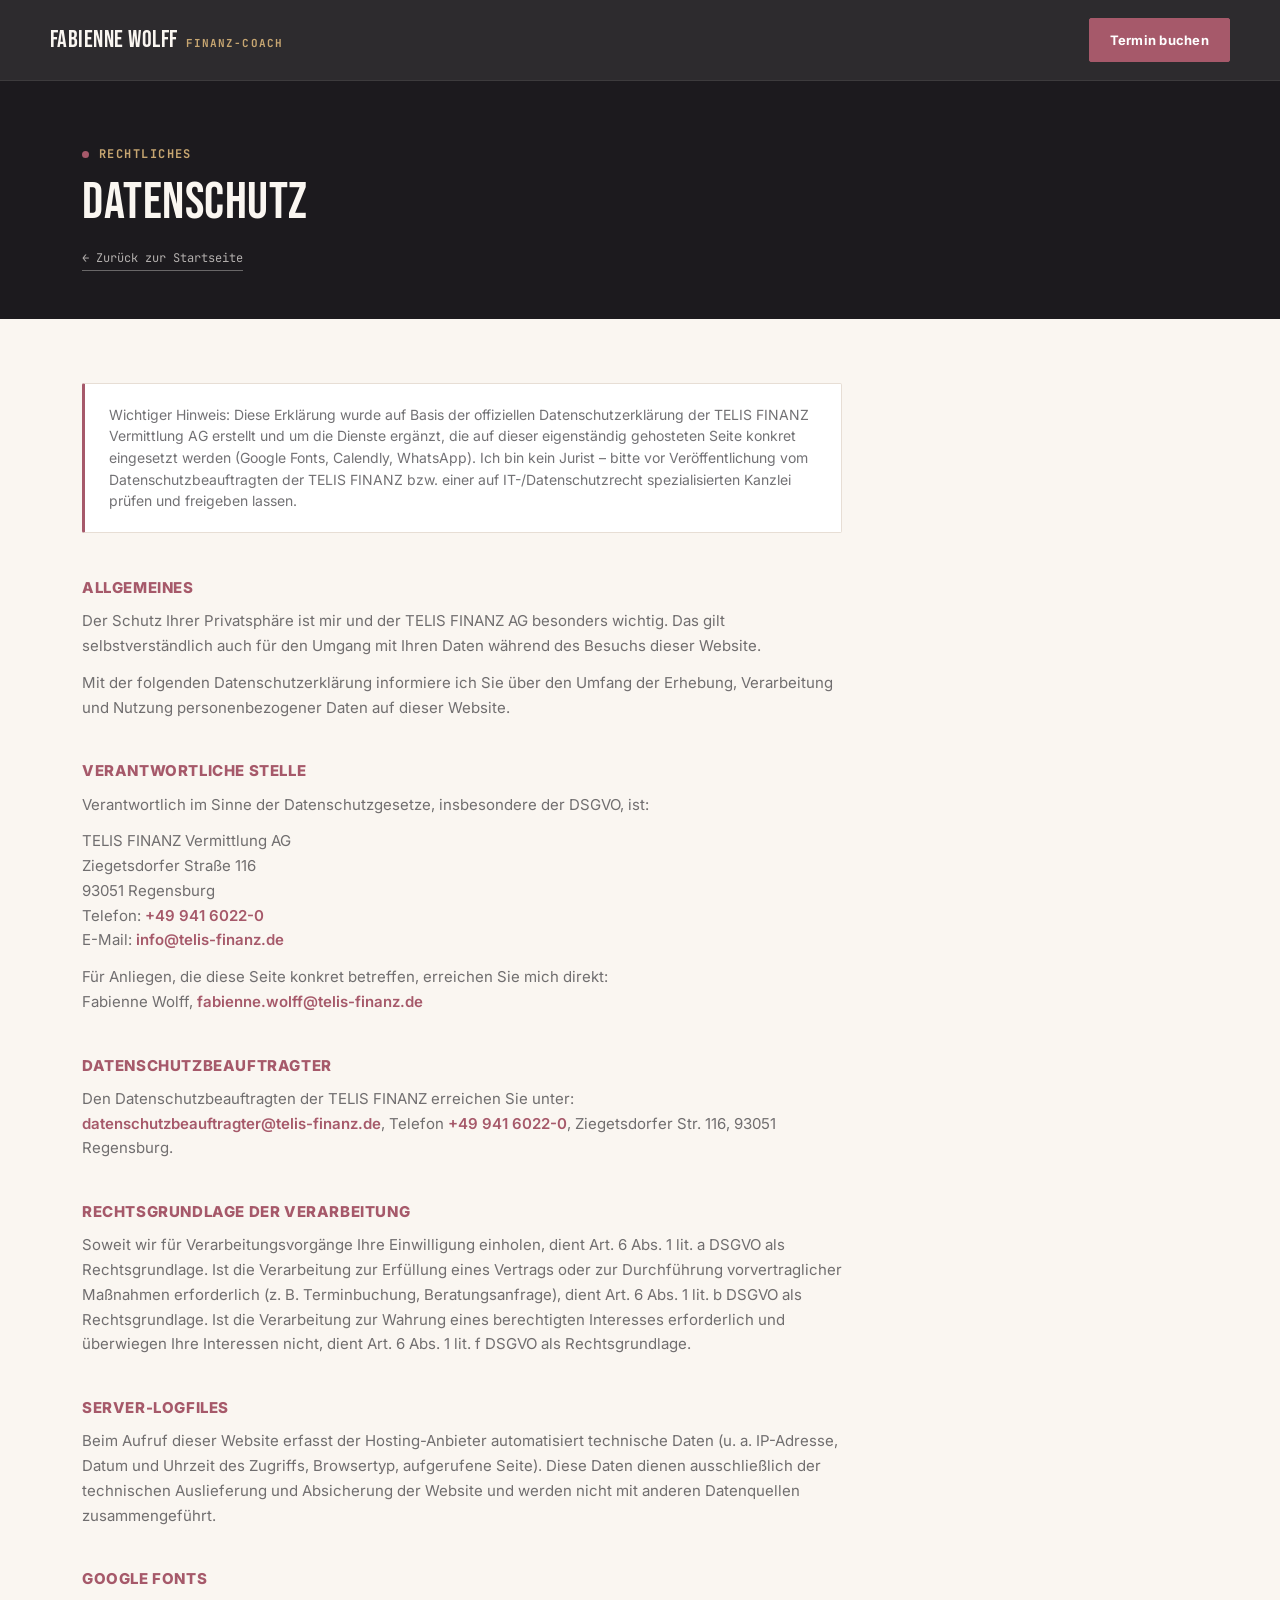
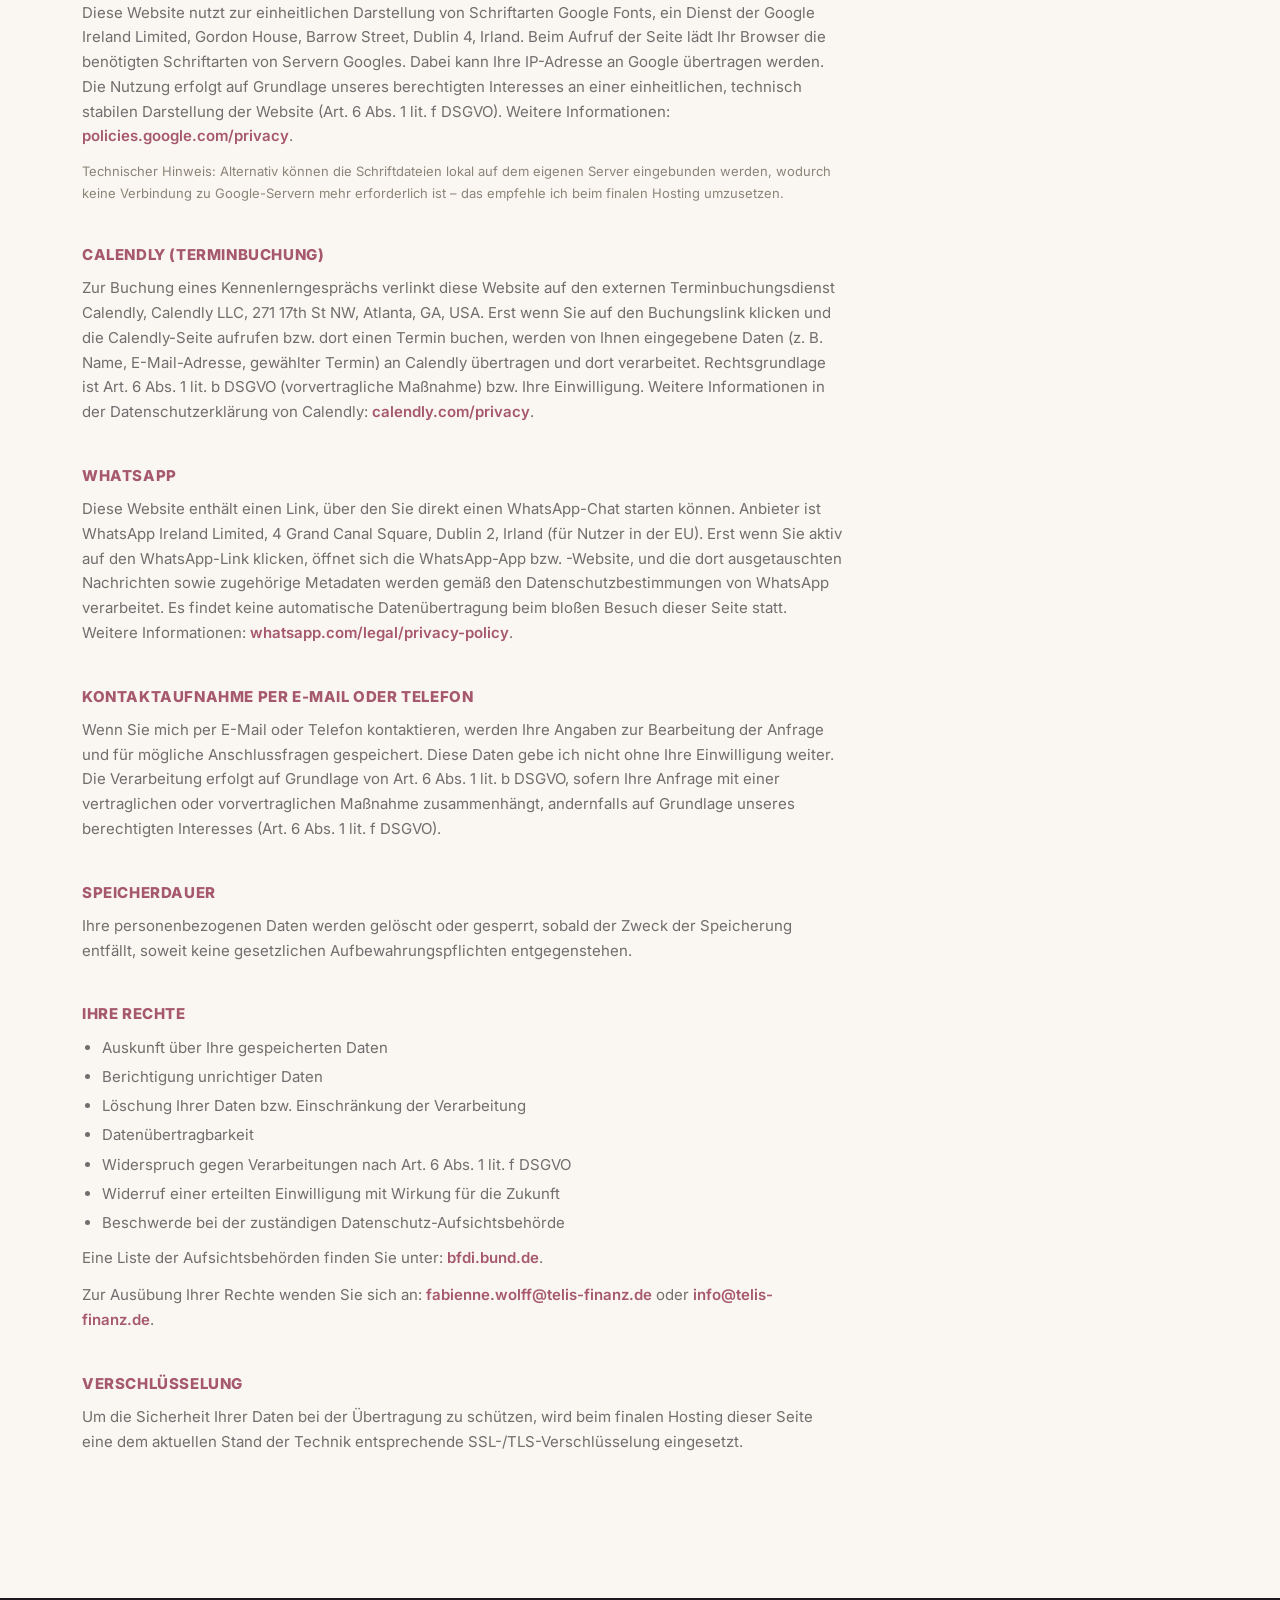
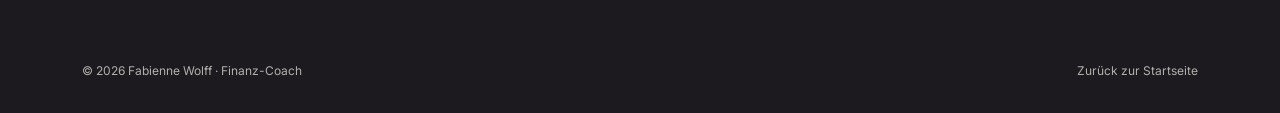
==== datenschutz.html @ bb546582 "Add files via upload" ====
<!DOCTYPE html>
<html lang="de">
<head>
<meta charset="UTF-8">
<meta name="viewport" content="width=device-width, initial-scale=1">
<title>Datenschutz · Fabienne Wolff</title>
<link rel="preconnect" href="https://fonts.googleapis.com">
<link rel="preconnect" href="https://fonts.gstatic.com" crossorigin>
<link href="https://fonts.googleapis.com/css2?family=Bebas+Neue&family=Inter:wght@400;500;600;700;800&family=JetBrains+Mono:wght@500;700&display=swap" rel="stylesheet">
<link rel="stylesheet" href="styles.css">
</head>
<body>

<header>
  <div class="wrap nav">
    <a href="index.html" class="logo">Fabienne Wolff<span>Finanz-Coach</span></a>
    <a href="index.html#booking" class="nav-cta">Termin buchen</a>
  </div>
</header>

<section class="legal-hero">
  <div class="wrap">
    <div class="eyebrow"><span class="dot"></span>Rechtliches</div>
    <h1>Datenschutz</h1>
    <a href="index.html" class="back">← Zurück zur Startseite</a>
  </div>
</section>

<section class="legal-body">
  <div class="wrap">

    <div class="legal-note">
      Wichtiger Hinweis: Diese Erklärung wurde auf Basis der offiziellen Datenschutzerklärung der TELIS FINANZ Vermittlung AG erstellt und um die Dienste ergänzt, die auf dieser eigenständig gehosteten Seite konkret eingesetzt werden (Google Fonts, Calendly, WhatsApp). Ich bin kein Jurist – bitte vor Veröffentlichung vom Datenschutzbeauftragten der TELIS FINANZ bzw. einer auf IT-/Datenschutzrecht spezialisierten Kanzlei prüfen und freigeben lassen.
    </div>

    <div class="block">
      <h2>Allgemeines</h2>
      <p>Der Schutz Ihrer Privatsphäre ist mir und der TELIS FINANZ AG besonders wichtig. Das gilt selbstverständlich auch für den Umgang mit Ihren Daten während des Besuchs dieser Website.</p>
      <p>Mit der folgenden Datenschutzerklärung informiere ich Sie über den Umfang der Erhebung, Verarbeitung und Nutzung personenbezogener Daten auf dieser Website.</p>
    </div>

    <div class="block">
      <h2>Verantwortliche Stelle</h2>
      <p>Verantwortlich im Sinne der Datenschutzgesetze, insbesondere der DSGVO, ist:</p>
      <address>
        TELIS FINANZ Vermittlung AG<br>
        Ziegetsdorfer Straße 116<br>
        93051 Regensburg<br>
        Telefon: <a href="tel:+4994160220">+49 941 6022-0</a><br>
        E-Mail: <a href="mailto:info@telis-finanz.de">info@telis-finanz.de</a>
      </address>
      <p>Für Anliegen, die diese Seite konkret betreffen, erreichen Sie mich direkt:<br>
      Fabienne Wolff, <a href="mailto:fabienne.wolff@telis-finanz.de">fabienne.wolff@telis-finanz.de</a></p>
    </div>

    <div class="block">
      <h2>Datenschutzbeauftragter</h2>
      <p>Den Datenschutzbeauftragten der TELIS FINANZ erreichen Sie unter:<br>
      <a href="mailto:datenschutzbeauftragter@telis-finanz.de">datenschutzbeauftragter@telis-finanz.de</a>, Telefon <a href="tel:+4994160220">+49 941 6022-0</a>, Ziegetsdorfer Str. 116, 93051 Regensburg.</p>
    </div>

    <div class="block">
      <h2>Rechtsgrundlage der Verarbeitung</h2>
      <p>Soweit wir für Verarbeitungsvorgänge Ihre Einwilligung einholen, dient Art. 6 Abs. 1 lit. a DSGVO als Rechtsgrundlage. Ist die Verarbeitung zur Erfüllung eines Vertrags oder zur Durchführung vorvertraglicher Maßnahmen erforderlich (z. B. Terminbuchung, Beratungsanfrage), dient Art. 6 Abs. 1 lit. b DSGVO als Rechtsgrundlage. Ist die Verarbeitung zur Wahrung eines berechtigten Interesses erforderlich und überwiegen Ihre Interessen nicht, dient Art. 6 Abs. 1 lit. f DSGVO als Rechtsgrundlage.</p>
    </div>

    <div class="block">
      <h2>Server-Logfiles</h2>
      <p>Beim Aufruf dieser Website erfasst der Hosting-Anbieter automatisiert technische Daten (u. a. IP-Adresse, Datum und Uhrzeit des Zugriffs, Browsertyp, aufgerufene Seite). Diese Daten dienen ausschließlich der technischen Auslieferung und Absicherung der Website und werden nicht mit anderen Datenquellen zusammengeführt.</p>
    </div>

    <div class="block">
      <h2>Google Fonts</h2>
      <p>Diese Website nutzt zur einheitlichen Darstellung von Schriftarten Google Fonts, ein Dienst der Google Ireland Limited, Gordon House, Barrow Street, Dublin 4, Irland. Beim Aufruf der Seite lädt Ihr Browser die benötigten Schriftarten von Servern Googles. Dabei kann Ihre IP-Adresse an Google übertragen werden. Die Nutzung erfolgt auf Grundlage unseres berechtigten Interesses an einer einheitlichen, technisch stabilen Darstellung der Website (Art. 6 Abs. 1 lit. f DSGVO). Weitere Informationen: <a href="https://policies.google.com/privacy" target="_blank" rel="noopener">policies.google.com/privacy</a>.</p>
      <p style="font-size:13px; color:var(--stone);">Technischer Hinweis: Alternativ können die Schriftdateien lokal auf dem eigenen Server eingebunden werden, wodurch keine Verbindung zu Google-Servern mehr erforderlich ist – das empfehle ich beim finalen Hosting umzusetzen.</p>
    </div>

    <div class="block">
      <h2>Calendly (Terminbuchung)</h2>
      <p>Zur Buchung eines Kennenlerngesprächs verlinkt diese Website auf den externen Terminbuchungsdienst Calendly, Calendly LLC, 271 17th St NW, Atlanta, GA, USA. Erst wenn Sie auf den Buchungslink klicken und die Calendly-Seite aufrufen bzw. dort einen Termin buchen, werden von Ihnen eingegebene Daten (z. B. Name, E-Mail-Adresse, gewählter Termin) an Calendly übertragen und dort verarbeitet. Rechtsgrundlage ist Art. 6 Abs. 1 lit. b DSGVO (vorvertragliche Maßnahme) bzw. Ihre Einwilligung. Weitere Informationen in der Datenschutzerklärung von Calendly: <a href="https://calendly.com/privacy" target="_blank" rel="noopener">calendly.com/privacy</a>.</p>
    </div>

    <div class="block">
      <h2>WhatsApp</h2>
      <p>Diese Website enthält einen Link, über den Sie direkt einen WhatsApp-Chat starten können. Anbieter ist WhatsApp Ireland Limited, 4 Grand Canal Square, Dublin 2, Irland (für Nutzer in der EU). Erst wenn Sie aktiv auf den WhatsApp-Link klicken, öffnet sich die WhatsApp-App bzw. -Website, und die dort ausgetauschten Nachrichten sowie zugehörige Metadaten werden gemäß den Datenschutzbestimmungen von WhatsApp verarbeitet. Es findet keine automatische Datenübertragung beim bloßen Besuch dieser Seite statt. Weitere Informationen: <a href="https://www.whatsapp.com/legal/privacy-policy" target="_blank" rel="noopener">whatsapp.com/legal/privacy-policy</a>.</p>
    </div>

    <div class="block">
      <h2>Kontaktaufnahme per E-Mail oder Telefon</h2>
      <p>Wenn Sie mich per E-Mail oder Telefon kontaktieren, werden Ihre Angaben zur Bearbeitung der Anfrage und für mögliche Anschlussfragen gespeichert. Diese Daten gebe ich nicht ohne Ihre Einwilligung weiter. Die Verarbeitung erfolgt auf Grundlage von Art. 6 Abs. 1 lit. b DSGVO, sofern Ihre Anfrage mit einer vertraglichen oder vorvertraglichen Maßnahme zusammenhängt, andernfalls auf Grundlage unseres berechtigten Interesses (Art. 6 Abs. 1 lit. f DSGVO).</p>
    </div>

    <div class="block">
      <h2>Speicherdauer</h2>
      <p>Ihre personenbezogenen Daten werden gelöscht oder gesperrt, sobald der Zweck der Speicherung entfällt, soweit keine gesetzlichen Aufbewahrungspflichten entgegenstehen.</p>
    </div>

    <div class="block">
      <h2>Ihre Rechte</h2>
      <ul>
        <li>Auskunft über Ihre gespeicherten Daten</li>
        <li>Berichtigung unrichtiger Daten</li>
        <li>Löschung Ihrer Daten bzw. Einschränkung der Verarbeitung</li>
        <li>Datenübertragbarkeit</li>
        <li>Widerspruch gegen Verarbeitungen nach Art. 6 Abs. 1 lit. f DSGVO</li>
        <li>Widerruf einer erteilten Einwilligung mit Wirkung für die Zukunft</li>
        <li>Beschwerde bei der zuständigen Datenschutz-Aufsichtsbehörde</li>
      </ul>
      <p>Eine Liste der Aufsichtsbehörden finden Sie unter: <a href="https://www.bfdi.bund.de/DE/Infothek/Anschriften_Links/anschriften_links-node.html" target="_blank" rel="noopener">bfdi.bund.de</a>.</p>
      <p>Zur Ausübung Ihrer Rechte wenden Sie sich an: <a href="mailto:fabienne.wolff@telis-finanz.de">fabienne.wolff@telis-finanz.de</a> oder <a href="mailto:info@telis-finanz.de">info@telis-finanz.de</a>.</p>
    </div>

    <div class="block">
      <h2>Verschlüsselung</h2>
      <p>Um die Sicherheit Ihrer Daten bei der Übertragung zu schützen, wird beim finalen Hosting dieser Seite eine dem aktuellen Stand der Technik entsprechende SSL-/TLS-Verschlüsselung eingesetzt.</p>
    </div>

  </div>
</section>

<footer>
  <div class="wrap">
    <div class="foot-bottom" style="border-top:none; padding-top:0;">
      <span>© 2026 Fabienne Wolff · Finanz-Coach</span>
      <span><a href="index.html">Zurück zur Startseite</a></span>
    </div>
  </div>
</footer>

</body>
</html>
---- styles.css ----
:root{
    --ink:#1C1A1E;
    --ink-soft:#252228;
    --chalk:#FAF6F1;
    --chalk-line:#E7DED5;
    --white:#FFFFFF;
    --bib:#A6596A;
    --bib-deep:#8A4655;
    --track:#C7A671;
    --stone:#8B8478;
    --chalk-dim:rgba(250,246,241,0.68);
    --ink-dim:rgba(28,26,30,0.62);
    --radius:2px;
    --display: 'Bebas Neue', sans-serif;
    --body: 'Inter', -apple-system, sans-serif;
    --mono: 'JetBrains Mono', monospace;
  }
  *{box-sizing:border-box; margin:0; padding:0;}
  html{scroll-behavior:smooth;}
  body{
    font-family:var(--body);
    background:var(--chalk);
    color:var(--ink);
    line-height:1.55;
    -webkit-font-smoothing:antialiased;
  }
  img{max-width:100%; display:block;}
  a{color:inherit; text-decoration:none;}
  .wrap{max-width:1180px; margin:0 auto; padding:0 32px;}
  @media(max-width:640px){.wrap{padding:0 20px;}}

  h1,h2,h3{font-family:var(--display); letter-spacing:0.01em; line-height:0.95; font-weight:400;}
  .eyebrow{
    font-family:var(--mono); font-size:12px; letter-spacing:0.12em; text-transform:uppercase;
    display:flex; align-items:center; gap:10px; font-weight:700;
  }
  .eyebrow .dot{width:7px;height:7px;border-radius:50%;background:var(--bib); display:inline-block;}

  /* ===== NAV ===== */
  header{
    position:sticky; top:0; z-index:50;
    background:rgba(28,26,30,0.92); backdrop-filter:blur(8px);
    border-bottom:1px solid rgba(250,246,241,0.08);
  }
  .nav{display:flex; align-items:center; justify-content:space-between; padding:18px 0;}
  .logo{
    font-family:var(--display); font-size:24px; color:var(--chalk); letter-spacing:0.02em;
    display:flex; align-items:baseline; gap:8px;
  }
  .logo span{font-family:var(--mono); font-size:11px; color:var(--track); text-transform:uppercase; letter-spacing:0.1em; font-weight:700;}
  .navlinks{display:flex; gap:32px; font-size:14px; color:var(--chalk-dim); font-weight:500;}
  .navlinks a:hover{color:var(--chalk);}
  .nav-cta{
    background:var(--bib); color:var(--white); font-weight:700; font-size:13px;
    padding:11px 20px; border-radius:var(--radius); letter-spacing:0.02em;
    border:1px solid var(--bib);
  }
  .nav-cta:hover{background:var(--bib-deep); border-color:var(--bib-deep);}
  @media(max-width:860px){.navlinks{display:none;}}

  /* ===== HERO ===== */
  .hero{
    position:relative; min-height:92vh; display:flex; align-items:flex-end;
    background:linear-gradient(180deg, rgba(28,26,30,0.35) 0%, rgba(28,26,30,0.55) 45%, rgba(28,26,30,0.96) 100%), url('images/hero-marathon-finish.jpg') center 20%/cover no-repeat;
    color:var(--chalk);
  }
  .hero-inner{padding:120px 0 72px; width:100%;}
  .split-clock{
    display:inline-flex; align-items:center; gap:10px; font-family:var(--mono);
    font-size:13px; color:var(--track); border:1px solid rgba(255,138,61,0.4);
    padding:8px 14px; border-radius:var(--radius); margin-bottom:28px; letter-spacing:0.04em;
    background:rgba(28,26,30,0.4);
  }
  #stopwatch{font-weight:700; color:var(--chalk); min-width:78px; display:inline-block; font-variant-numeric:tabular-nums;}
  .hero h1{
    font-size:clamp(40px, 7vw, 84px); max-width:920px; margin-bottom:24px;
  }
  .hero h1 em{font-style:normal; color:var(--track);}
  .hero p.lede{
    font-size:19px; max-width:560px; color:var(--chalk-dim); margin-bottom:36px; font-weight:400;
  }
  .hero-ctas{display:flex; gap:16px; flex-wrap:wrap;}
  .btn{
    display:inline-flex; align-items:center; gap:8px; padding:16px 28px; border-radius:var(--radius);
    font-weight:700; font-size:15px; letter-spacing:0.01em; transition:transform .15s ease, background .15s ease;
    border:1px solid transparent;
  }
  .btn-primary{background:var(--bib); color:var(--white);}
  .btn-primary:hover{background:var(--bib-deep); transform:translateY(-1px);}
  .btn-ghost{border-color:rgba(250,246,241,0.35); color:var(--chalk);}
  .btn-ghost:hover{border-color:var(--chalk); background:rgba(250,246,241,0.06);}

  /* ===== PAINPOINTS ===== */
  .section{padding:104px 0;}
  .section-dark{background:var(--ink); color:var(--chalk);}
  .section-head{max-width:680px; margin-bottom:56px;}
  .section-head .eyebrow{margin-bottom:18px; color:var(--stone);}
  .section-dark .eyebrow{color:var(--track);}
  .section-head h2{font-size:clamp(30px,4.4vw,48px); margin-bottom:0;}
  .lead-text{font-size:18px; max-width:640px; color:var(--ink-dim); margin-top:20px;}
  .section-dark .lead-text{color:var(--chalk-dim);}

  .cards{display:grid; grid-template-columns:repeat(5,1fr); gap:1px; background:rgba(250,246,241,0.1); border:1px solid rgba(250,246,241,0.1);}
  .card{background:var(--ink); padding:32px 24px; min-height:230px; display:flex; flex-direction:column; justify-content:space-between;}
  .card .num{font-family:var(--mono); font-size:12px; color:var(--track); font-weight:700;}
  .card h3{font-family:var(--body); font-size:17px; font-weight:700; margin:24px 0 10px; line-height:1.25;}
  .card p{font-size:14px; color:var(--chalk-dim);}
  @media(max-width:980px){.cards{grid-template-columns:1fr 1fr;}}
  @media(max-width:600px){.cards{grid-template-columns:1fr;}}

  /* ===== ABOUT ===== */
  .about{display:grid; grid-template-columns:0.85fr 1.15fr; gap:64px; align-items:center;}
  @media(max-width:900px){.about{grid-template-columns:1fr; gap:40px;}}
  .about-photo{position:relative;}
  .about-photo img{border-radius:var(--radius); width:100%; aspect-ratio:4/5; object-fit:cover; object-position:top;}
  .about-tag{
    position:absolute; bottom:-18px; left:-18px; background:var(--bib); color:var(--white);
    font-family:var(--mono); font-size:12px; font-weight:700; padding:12px 16px; border-radius:var(--radius);
    letter-spacing:0.05em; box-shadow:0 8px 24px rgba(0,0,0,0.18);
  }
  @media(max-width:640px){.about-tag{left:0;}}
  .about h2{font-size:clamp(28px,4vw,44px); margin-bottom:20px;}
  .about p{font-size:17px; color:var(--ink-dim); margin-bottom:18px; max-width:560px;}
  .taglist{display:flex; flex-wrap:wrap; gap:10px; margin-top:28px;}
  .taglist span{
    font-family:var(--mono); font-size:12px; text-transform:uppercase; letter-spacing:0.06em;
    border:1px solid var(--chalk-line); padding:8px 14px; border-radius:var(--radius); color:var(--stone); font-weight:700;
  }

  /* ===== GALLERY ===== */
  .gallery-strip{display:grid; grid-template-columns:repeat(4,1fr); gap:12px; margin-top:64px;}
  .gallery-strip figure{position:relative; overflow:hidden; border-radius:var(--radius); aspect-ratio:3/4;}
  .gallery-strip img{width:100%; height:100%; object-fit:cover; transition:transform .5s ease;}
  .gallery-strip figure:hover img{transform:scale(1.06);}
  @media(max-width:760px){.gallery-strip{grid-template-columns:repeat(2,1fr);}}

  /* ===== PROCESS ===== */
  .splits{border-top:1px solid var(--chalk-line);}
  .split-row{
    display:grid; grid-template-columns:90px 1fr 1.4fr; gap:32px; align-items:start;
    padding:36px 0; border-bottom:1px solid var(--chalk-line);
  }
  .split-row .split-num{font-family:var(--mono); font-size:15px; color:var(--bib); font-weight:700; padding-top:4px;}
  .split-row h3{font-family:var(--body); font-size:21px; font-weight:800;}
  .split-row p{color:var(--ink-dim); font-size:15px; max-width:480px;}
  @media(max-width:700px){.split-row{grid-template-columns:50px 1fr; }
    .split-row p{grid-column:1/-1;}}

  .quote-block{
    margin-top:64px; padding:44px; background:var(--white); border:1px solid var(--chalk-line); border-radius:var(--radius);
    display:flex; gap:28px; align-items:center; flex-wrap:wrap; color:var(--ink);
  }
  .quote-block blockquote{font-family:var(--body); font-weight:600; font-size:clamp(19px,2.1vw,24px); line-height:1.45; flex:1; min-width:280px; color:var(--ink);}
  .quote-block cite{display:block; font-style:normal; font-family:var(--mono); font-size:12px; color:var(--stone); margin-top:16px; letter-spacing:0.04em;}
  .no-pressure{display:flex; gap:24px; flex-wrap:wrap; margin-top:28px;}
  .no-pressure span{font-family:var(--mono); font-size:12px; color:var(--stone); text-transform:uppercase; letter-spacing:0.05em; font-weight:700;}

  /* ===== STATS ===== */
  .stats-board{
    background:var(--ink); color:var(--chalk); padding:64px 0;
    display:grid; grid-template-columns:repeat(4,1fr);
  }
  .stat{padding:0 32px; border-left:1px solid rgba(250,246,241,0.14);}
  .stat:first-child{border-left:none;}
  .stat .val{font-family:var(--display); font-size:clamp(34px,4vw,52px); color:var(--track); line-height:1;}
  .stat .label{font-family:var(--mono); font-size:11px; text-transform:uppercase; letter-spacing:0.06em; color:var(--chalk-dim); margin-top:10px; font-weight:700;}
  @media(max-width:760px){.stats-board{grid-template-columns:repeat(2,1fr); row-gap:36px;}
    .stat:nth-child(3){border-left:none;}}
  @media(max-width:420px){.stats-board{grid-template-columns:1fr;}
    .stat{border-left:none; border-top:1px solid rgba(250,246,241,0.14); padding-top:24px;}
    .stat:first-child{border-top:none; padding-top:0;}}

  /* ===== TESTIMONIALS ===== */
  .rating-line{display:flex; align-items:center; gap:14px; margin-bottom:44px; flex-wrap:wrap;}
  .stars{color:var(--track); font-size:18px; letter-spacing:2px;}
  .rating-line strong{font-size:16px;}
  .rating-line span{color:var(--stone); font-size:14px;}
  .reviews{display:grid; grid-template-columns:repeat(3,1fr); gap:24px;}
  @media(max-width:900px){.reviews{grid-template-columns:1fr;}}
  .review{background:var(--white); border:1px solid var(--chalk-line); border-radius:var(--radius); padding:28px;}
  .review .stars{font-size:14px; margin-bottom:14px;}
  .review p{font-size:15px; color:var(--ink-dim); margin-bottom:20px;}
  .review .who{font-family:var(--mono); font-size:12px; font-weight:700; text-transform:uppercase; letter-spacing:0.04em; color:var(--stone);}
  .all-reviews-link{margin-top:36px; display:inline-block; font-weight:700; font-size:14px; border-bottom:2px solid var(--bib); padding-bottom:2px;}

  /* ===== BOOKING ===== */
  .booking{
    position:relative; padding:120px 0; color:var(--chalk);
    background:linear-gradient(180deg, rgba(28,26,30,0.55), rgba(28,26,30,0.92)), url('images/hyrox-sandbag.jpg') center 25%/cover no-repeat;
    text-align:center;
  }
  .booking .eyebrow{justify-content:center; color:var(--track); margin-bottom:20px;}
  .booking h2{font-size:clamp(32px,5vw,58px); max-width:760px; margin:0 auto 20px;}
  .booking p{max-width:560px; margin:0 auto 40px; color:var(--chalk-dim); font-size:17px;}

  /* ===== WHATSAPP ===== */
  .contact-direct{display:grid; grid-template-columns:1fr 1fr; gap:64px; align-items:center;}
  @media(max-width:860px){.contact-direct{grid-template-columns:1fr; gap:32px;}}
  .contact-direct h2{font-size:clamp(28px,4vw,42px); margin-bottom:18px;}
  .contact-direct p{color:var(--ink-dim); font-size:17px; margin-bottom:0;}
  .contact-actions{display:flex; flex-direction:column; gap:14px;}
  .contact-actions .btn{justify-content:center; width:100%;}
  .btn-whatsapp{background:#1D2126; color:var(--chalk);}
  .btn-whatsapp:hover{background:#000;}

  /* ===== FOOTER ===== */
  footer{background:var(--ink); color:var(--chalk-dim); padding:64px 0 32px; font-size:14px;}
  .foot-top{display:flex; justify-content:space-between; gap:40px; flex-wrap:wrap; padding-bottom:40px; border-bottom:1px solid rgba(250,246,241,0.1);}
  .foot-top .logo{margin-bottom:14px;}
  .foot-top p{max-width:360px;}
  .foot-col h4{font-family:var(--mono); font-size:12px; text-transform:uppercase; letter-spacing:0.06em; color:var(--chalk); margin-bottom:14px;}
  .foot-col a, .foot-col p{display:block; color:var(--chalk-dim); margin-bottom:8px;}
  .foot-col a:hover{color:var(--chalk);}
  .foot-bottom{display:flex; justify-content:space-between; padding-top:28px; flex-wrap:wrap; gap:12px; font-size:12px;}

  ::selection{background:var(--bib); color:var(--white);}
  a:focus-visible, button:focus-visible{outline:2px solid var(--track); outline-offset:3px;}
  @media(prefers-reduced-motion: reduce){*{animation:none !important; transition:none !important;}}

/* ===== LEGAL PAGES ===== */
.legal-hero{background:var(--ink); color:var(--chalk); padding:64px 0 48px;}
.legal-hero .eyebrow{color:var(--track); margin-bottom:14px;}
.legal-hero h1{font-size:clamp(32px,5vw,52px);}
.legal-hero .back{display:inline-block; margin-top:22px; font-family:var(--mono); font-size:12px; color:var(--chalk-dim); border-bottom:1px solid rgba(250,246,241,0.35); padding-bottom:2px;}
.legal-hero .back:hover{color:var(--chalk); border-color:var(--chalk);}
.legal-body{padding:64px 0 100px;}
.legal-body .block{max-width:760px; margin-bottom:44px;}
.legal-body h2{font-family:var(--body); font-size:15px; font-weight:800; text-transform:uppercase; letter-spacing:0.04em; color:var(--bib); margin-bottom:14px;}
.legal-body h3{font-family:var(--body); font-size:16px; font-weight:700; margin:20px 0 8px;}
.legal-body p, .legal-body address{font-size:15px; color:var(--ink-dim); margin-bottom:12px; font-style:normal; line-height:1.65;}
.legal-body ul{margin:0 0 12px 20px; color:var(--ink-dim); font-size:15px;}
.legal-body li{margin-bottom:6px;}
.legal-body a{color:var(--bib); font-weight:600; border-bottom:1px solid transparent;}
.legal-body a:hover{border-color:var(--bib);}
.legal-note{
  background:var(--white); border:1px solid var(--chalk-line); border-left:3px solid var(--bib);
  padding:20px 24px; border-radius:var(--radius); font-size:14px; color:var(--ink-dim); max-width:760px; margin-bottom:48px;
}

/* ===== REFERRAL BANNER ===== */
.referral-banner{
  display:inline-flex; align-items:center; gap:10px; background:var(--bib); color:var(--white);
  font-weight:700; font-size:14px; padding:12px 20px; border-radius:var(--radius); margin-bottom:24px;
}
.referral-banner[hidden]{display:none;}
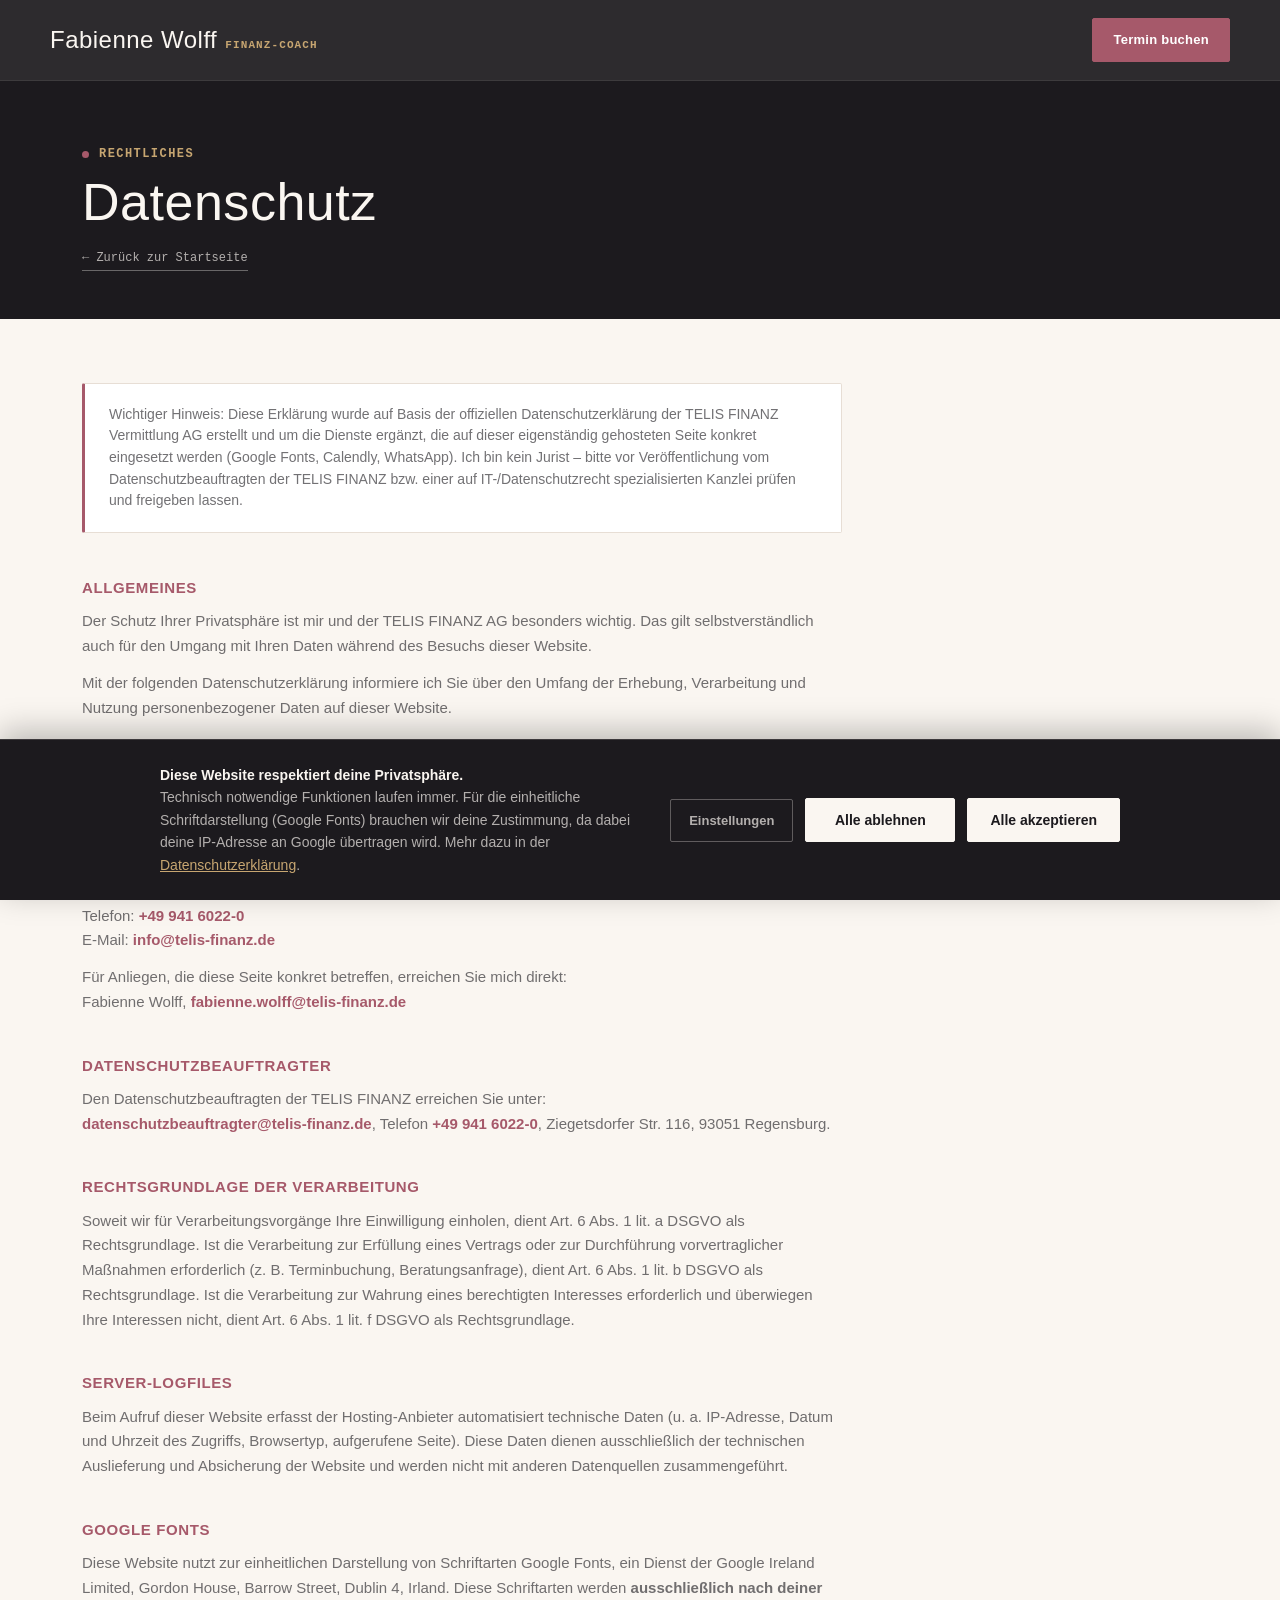
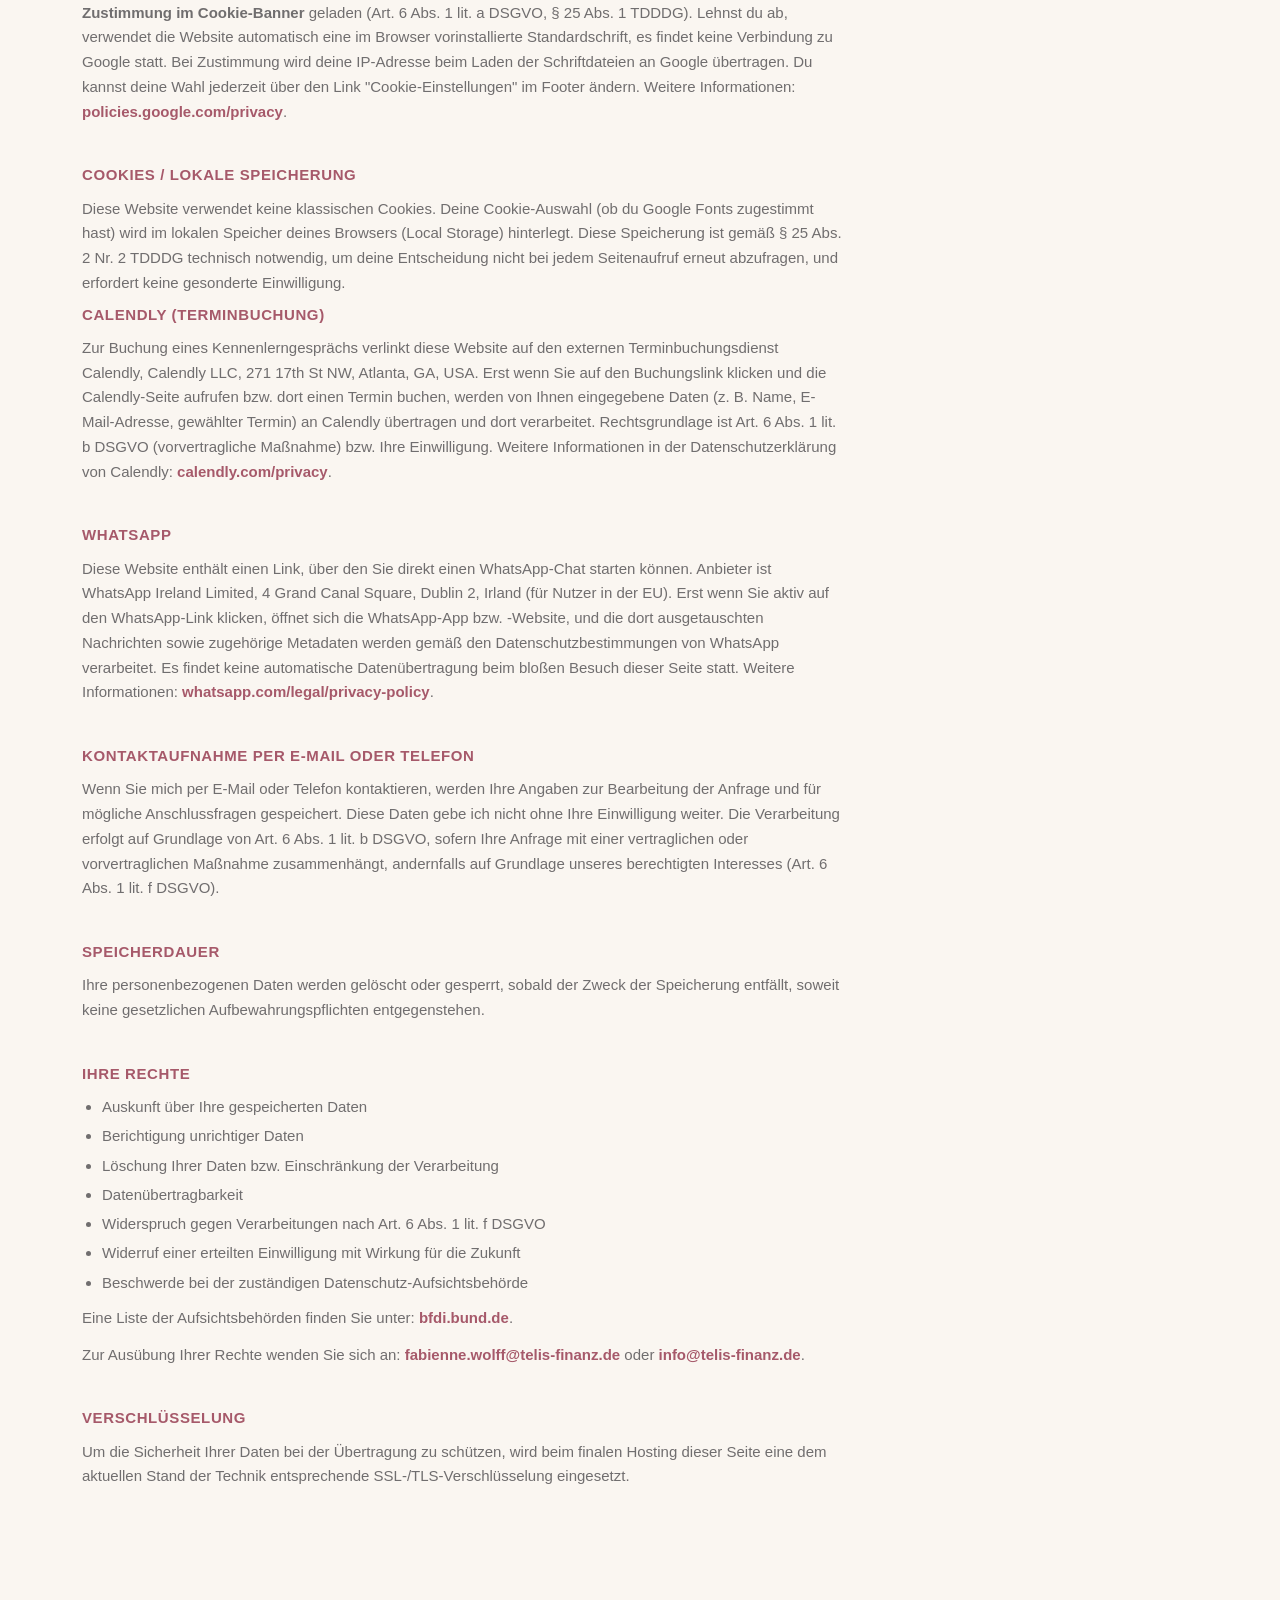
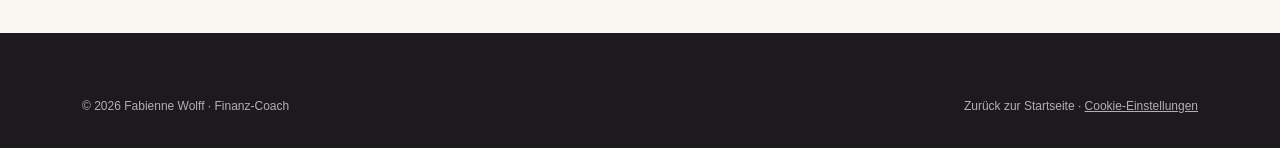
==== commit ca7d6924: "Add files via upload" ====
--- a/datenschutz.html
+++ b/datenschutz.html
@@ -4,10 +4,8 @@
 <meta charset="UTF-8">
 <meta name="viewport" content="width=device-width, initial-scale=1">
 <title>Datenschutz · Fabienne Wolff</title>
-<link rel="preconnect" href="https://fonts.googleapis.com">
-<link rel="preconnect" href="https://fonts.gstatic.com" crossorigin>
-<link href="https://fonts.googleapis.com/css2?family=Bebas+Neue&family=Inter:wght@400;500;600;700;800&family=JetBrains+Mono:wght@500;700&display=swap" rel="stylesheet">
 <link rel="stylesheet" href="styles.css">
+<script src="cookie-consent.js" defer></script>
 </head>
 <body>
 
@@ -71,9 +69,12 @@
 
     <div class="block">
       <h2>Google Fonts</h2>
-      <p>Diese Website nutzt zur einheitlichen Darstellung von Schriftarten Google Fonts, ein Dienst der Google Ireland Limited, Gordon House, Barrow Street, Dublin 4, Irland. Beim Aufruf der Seite lädt Ihr Browser die benötigten Schriftarten von Servern Googles. Dabei kann Ihre IP-Adresse an Google übertragen werden. Die Nutzung erfolgt auf Grundlage unseres berechtigten Interesses an einer einheitlichen, technisch stabilen Darstellung der Website (Art. 6 Abs. 1 lit. f DSGVO). Weitere Informationen: <a href="https://policies.google.com/privacy" target="_blank" rel="noopener">policies.google.com/privacy</a>.</p>
-      <p style="font-size:13px; color:var(--stone);">Technischer Hinweis: Alternativ können die Schriftdateien lokal auf dem eigenen Server eingebunden werden, wodurch keine Verbindung zu Google-Servern mehr erforderlich ist – das empfehle ich beim finalen Hosting umzusetzen.</p>
+      <p>Diese Website nutzt zur einheitlichen Darstellung von Schriftarten Google Fonts, ein Dienst der Google Ireland Limited, Gordon House, Barrow Street, Dublin 4, Irland. Diese Schriftarten werden <strong>ausschließlich nach deiner Zustimmung im Cookie-Banner</strong> geladen (Art. 6 Abs. 1 lit. a DSGVO, § 25 Abs. 1 TDDDG). Lehnst du ab, verwendet die Website automatisch eine im Browser vorinstallierte Standardschrift, es findet keine Verbindung zu Google statt. Bei Zustimmung wird deine IP-Adresse beim Laden der Schriftdateien an Google übertragen. Du kannst deine Wahl jederzeit über den Link "Cookie-Einstellungen" im Footer ändern. Weitere Informationen: <a href="https://policies.google.com/privacy" target="_blank" rel="noopener">policies.google.com/privacy</a>.</p>
     </div>
+
+    <div class="block">
+      <h2>Cookies / lokale Speicherung</h2>
+      <p>Diese Website verwendet keine klassischen Cookies. Deine Cookie-Auswahl (ob du Google Fonts zugestimmt hast) wird im lokalen Speicher deines Browsers (Local Storage) hinterlegt. Diese Speicherung ist gemäß § 25 Abs. 2 Nr. 2 TDDDG technisch notwendig, um deine Entscheidung nicht bei jedem Seitenaufruf erneut abzufragen, und erfordert keine gesonderte Einwilligung.</p>
 
     <div class="block">
       <h2>Calendly (Terminbuchung)</h2>
@@ -122,7 +123,7 @@
   <div class="wrap">
     <div class="foot-bottom" style="border-top:none; padding-top:0;">
       <span>© 2026 Fabienne Wolff · Finanz-Coach</span>
-      <span><a href="index.html">Zurück zur Startseite</a></span>
+      <span><a href="index.html">Zurück zur Startseite</a> · <a href="#" id="cookie-settings-reopen" class="footer-cookie-link" style="display:inline;">Cookie-Einstellungen</a></span>
     </div>
   </div>
 </footer>
--- a/styles.css
+++ b/styles.css
@@ -244,3 +244,52 @@
   font-weight:700; font-size:14px; padding:12px 20px; border-radius:var(--radius); margin-bottom:24px;
 }
 .referral-banner[hidden]{display:none;}
+
+/* ===== COOKIE CONSENT BANNER ===== */
+#cookie-banner{
+  position:fixed; left:0; right:0; bottom:0; z-index:999;
+  background:var(--ink); color:var(--chalk);
+  border-top:1px solid rgba(250,246,241,0.14);
+  padding:24px; box-shadow:0 -8px 30px rgba(0,0,0,0.25);
+}
+#cookie-banner[hidden]{display:none;}
+.cookie-inner{max-width:960px; margin:0 auto; display:flex; flex-wrap:wrap; gap:20px; align-items:center; justify-content:space-between;}
+.cookie-text{flex:1; min-width:260px; font-size:14px; line-height:1.6; color:var(--chalk-dim);}
+.cookie-text strong{color:var(--chalk);}
+.cookie-text a{color:var(--track); text-decoration:underline;}
+.cookie-actions{display:flex; gap:12px; flex-wrap:wrap; align-items:center;}
+.cookie-btn{
+  font-family:var(--body); font-weight:700; font-size:14px; padding:13px 22px;
+  border-radius:var(--radius); border:1px solid var(--chalk); cursor:pointer;
+  min-width:150px; text-align:center;
+}
+#cookie-accept, #cookie-reject{
+  background:var(--chalk); color:var(--ink);
+}
+#cookie-accept:hover, #cookie-reject:hover{ background:var(--track); border-color:var(--track); }
+#cookie-settings-toggle{
+  background:transparent; color:var(--chalk-dim); border:1px solid rgba(250,246,241,0.3);
+  font-size:13px; font-weight:600; padding:13px 18px; min-width:auto;
+}
+#cookie-settings-toggle:hover{ color:var(--chalk); border-color:var(--chalk); }
+
+#cookie-settings-panel{
+  max-width:960px; margin:18px auto 0; padding-top:18px; border-top:1px solid rgba(250,246,241,0.14);
+}
+#cookie-settings-panel[hidden]{display:none;}
+.cookie-category{display:flex; justify-content:space-between; align-items:flex-start; gap:20px; padding:14px 0; border-bottom:1px solid rgba(250,246,241,0.08);}
+.cookie-category:last-child{border-bottom:none;}
+.cookie-category-text{flex:1;}
+.cookie-category-text h4{font-family:var(--body); font-size:14px; font-weight:700; margin-bottom:4px; color:var(--chalk);}
+.cookie-category-text p{font-size:13px; color:var(--chalk-dim); margin:0;}
+.cookie-toggle{position:relative; width:44px; height:24px; flex-shrink:0; margin-top:2px;}
+.cookie-toggle input{position:absolute; opacity:0; width:100%; height:100%; margin:0; cursor:pointer;}
+.cookie-toggle .track{position:absolute; inset:0; background:rgba(250,246,241,0.25); border-radius:20px; transition:background .15s;}
+.cookie-toggle .thumb{position:absolute; top:3px; left:3px; width:18px; height:18px; background:var(--chalk); border-radius:50%; transition:transform .15s;}
+.cookie-toggle input:checked ~ .track{background:var(--track);}
+.cookie-toggle input:checked ~ .thumb{transform:translateX(20px);}
+.cookie-toggle input:disabled ~ .track{background:var(--stone); opacity:0.5;}
+#cookie-save{margin-top:16px;}
+
+.footer-cookie-link{background:none; border:none; padding:0; margin:0; font:inherit; color:var(--chalk-dim); text-decoration:underline; cursor:pointer; display:block;}
+.footer-cookie-link:hover{color:var(--chalk);}
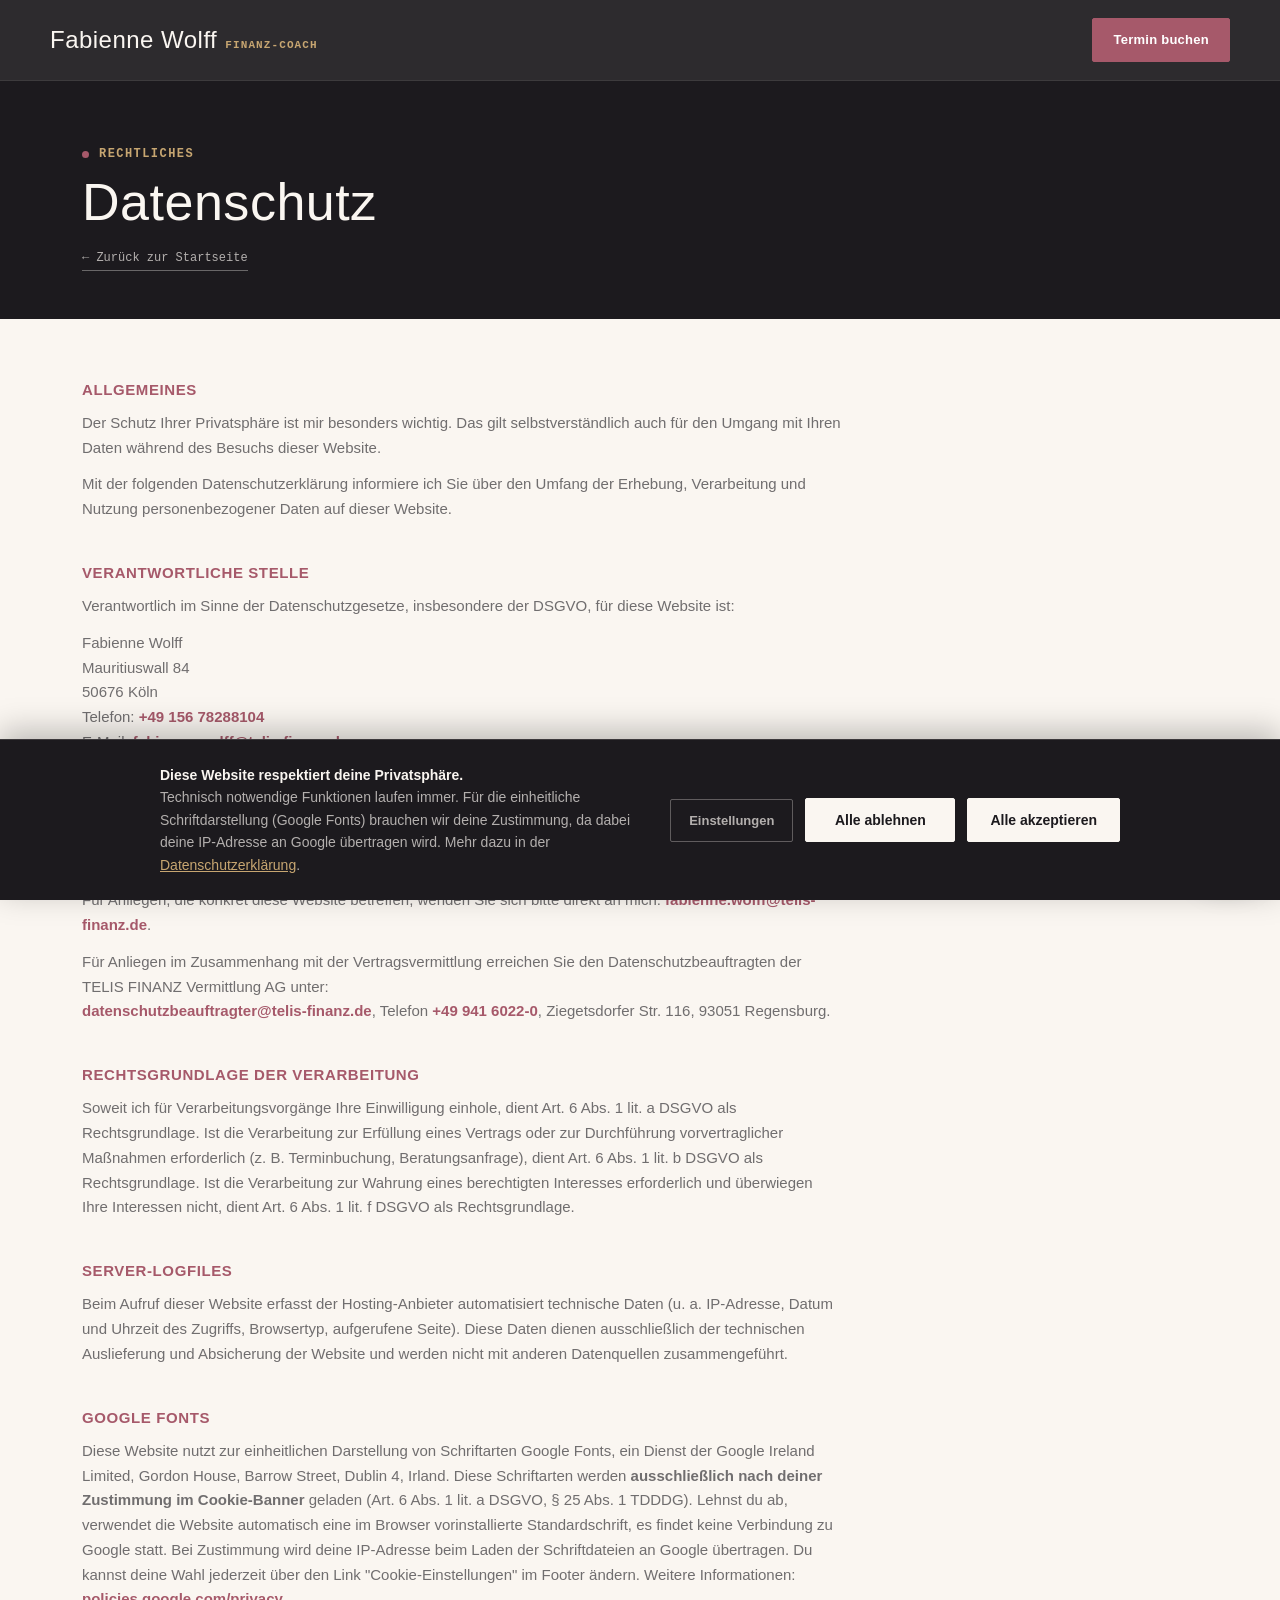
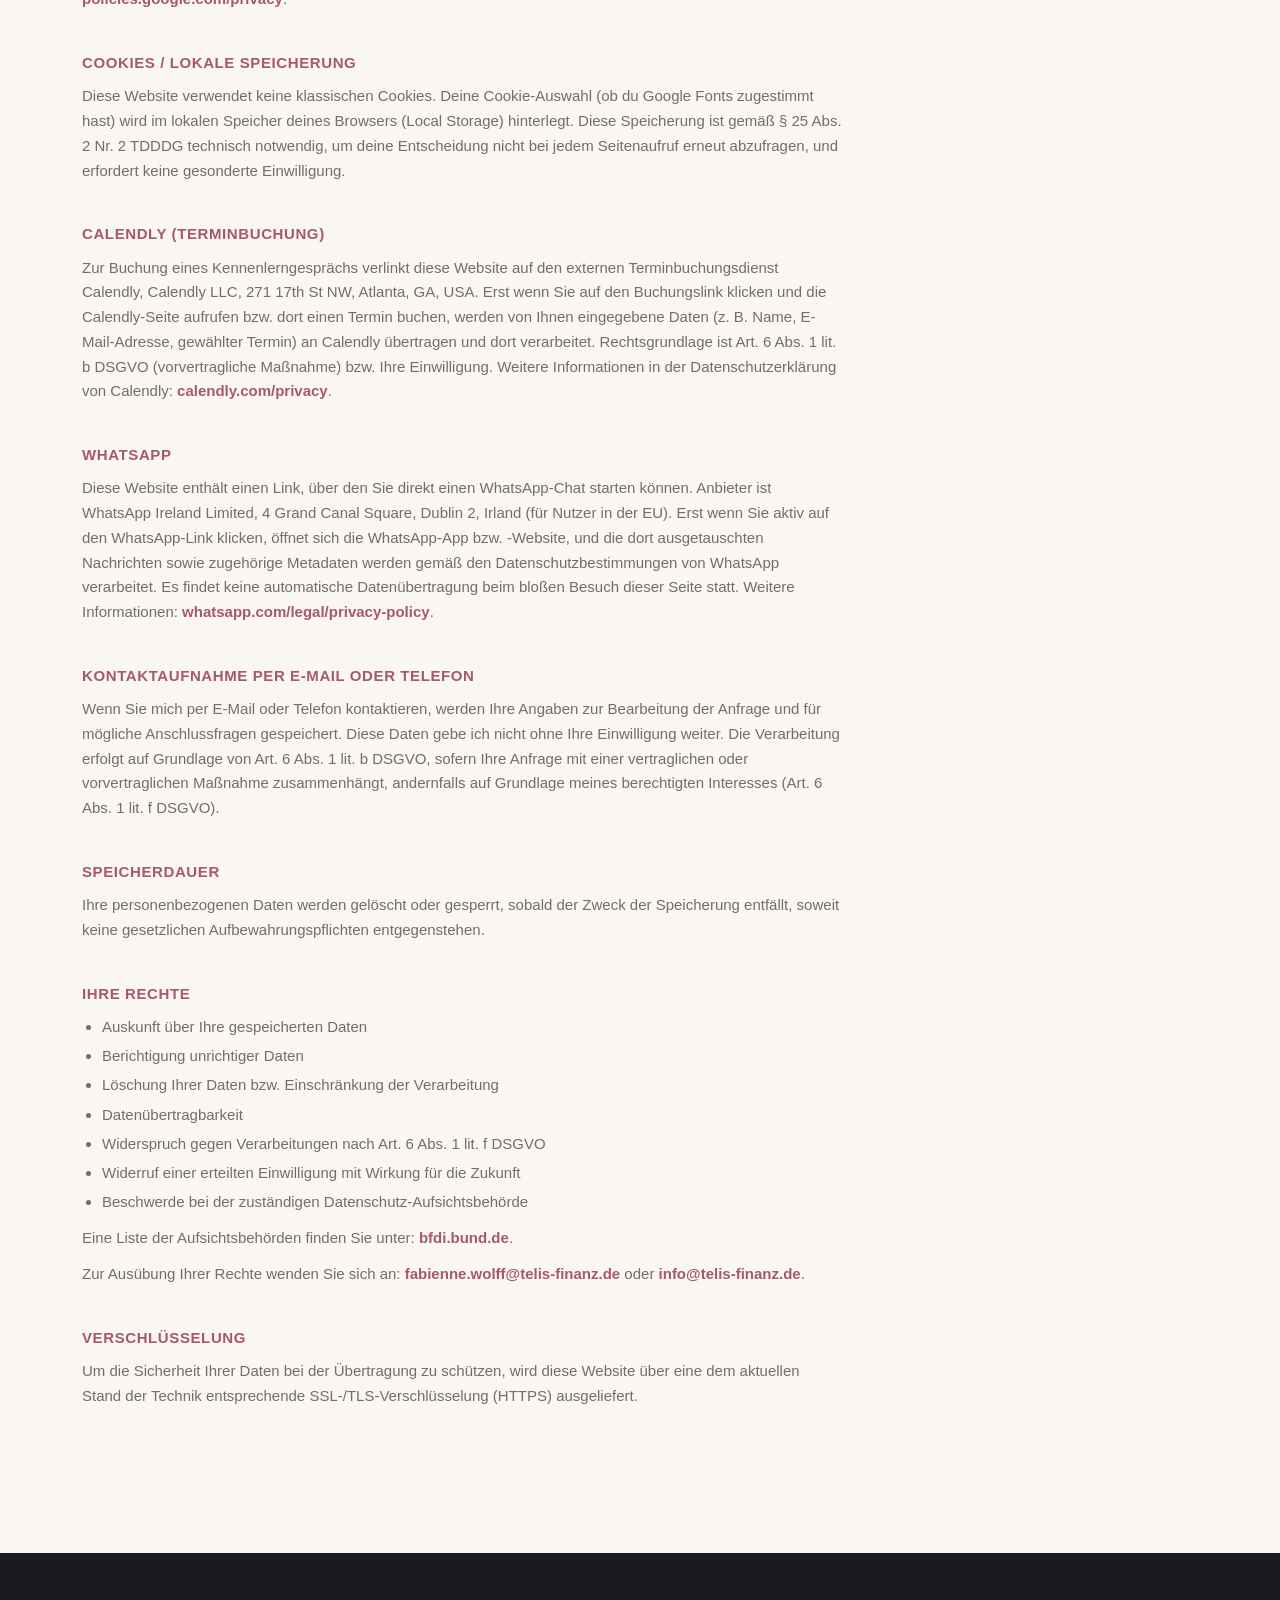
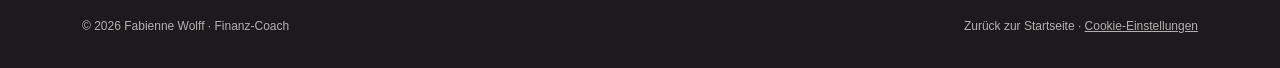
==== commit 05c3b35d: "Rechtstexte auf eigenständige Website anpassen, WhatsApp-Button ergänzen Impressum: Fabienne Wolff a" ====
--- a/datenschutz.html
+++ b/datenschutz.html
@@ -27,39 +27,35 @@
 <section class="legal-body">
   <div class="wrap">
 
-    <div class="legal-note">
-      Wichtiger Hinweis: Diese Erklärung wurde auf Basis der offiziellen Datenschutzerklärung der TELIS FINANZ Vermittlung AG erstellt und um die Dienste ergänzt, die auf dieser eigenständig gehosteten Seite konkret eingesetzt werden (Google Fonts, Calendly, WhatsApp). Ich bin kein Jurist – bitte vor Veröffentlichung vom Datenschutzbeauftragten der TELIS FINANZ bzw. einer auf IT-/Datenschutzrecht spezialisierten Kanzlei prüfen und freigeben lassen.
-    </div>
-
     <div class="block">
       <h2>Allgemeines</h2>
-      <p>Der Schutz Ihrer Privatsphäre ist mir und der TELIS FINANZ AG besonders wichtig. Das gilt selbstverständlich auch für den Umgang mit Ihren Daten während des Besuchs dieser Website.</p>
+      <p>Der Schutz Ihrer Privatsphäre ist mir besonders wichtig. Das gilt selbstverständlich auch für den Umgang mit Ihren Daten während des Besuchs dieser Website.</p>
       <p>Mit der folgenden Datenschutzerklärung informiere ich Sie über den Umfang der Erhebung, Verarbeitung und Nutzung personenbezogener Daten auf dieser Website.</p>
     </div>
 
     <div class="block">
       <h2>Verantwortliche Stelle</h2>
-      <p>Verantwortlich im Sinne der Datenschutzgesetze, insbesondere der DSGVO, ist:</p>
+      <p>Verantwortlich im Sinne der Datenschutzgesetze, insbesondere der DSGVO, für diese Website ist:</p>
       <address>
-        TELIS FINANZ Vermittlung AG<br>
-        Ziegetsdorfer Straße 116<br>
-        93051 Regensburg<br>
-        Telefon: <a href="tel:+4994160220">+49 941 6022-0</a><br>
-        E-Mail: <a href="mailto:info@telis-finanz.de">info@telis-finanz.de</a>
+        Fabienne Wolff<br>
+        Mauritiuswall 84<br>
+        50676 Köln<br>
+        Telefon: <a href="tel:+4915678288104">+49 156 78288104</a><br>
+        E-Mail: <a href="mailto:fabienne.wolff@telis-finanz.de">fabienne.wolff@telis-finanz.de</a>
       </address>
-      <p>Für Anliegen, die diese Seite konkret betreffen, erreichen Sie mich direkt:<br>
-      Fabienne Wolff, <a href="mailto:fabienne.wolff@telis-finanz.de">fabienne.wolff@telis-finanz.de</a></p>
+      <p>Daten, die im Rahmen der eigentlichen Vertragsvermittlung (z. B. Versicherungs- oder Finanzprodukte) erhoben werden, verarbeitet die TELIS FINANZ Vermittlung AG als eigene verantwortliche Stelle weiter.</p>
     </div>
 
     <div class="block">
       <h2>Datenschutzbeauftragter</h2>
-      <p>Den Datenschutzbeauftragten der TELIS FINANZ erreichen Sie unter:<br>
+      <p>Für Anliegen, die konkret diese Website betreffen, wenden Sie sich bitte direkt an mich: <a href="mailto:fabienne.wolff@telis-finanz.de">fabienne.wolff@telis-finanz.de</a>.</p>
+      <p>Für Anliegen im Zusammenhang mit der Vertragsvermittlung erreichen Sie den Datenschutzbeauftragten der TELIS FINANZ Vermittlung AG unter:<br>
       <a href="mailto:datenschutzbeauftragter@telis-finanz.de">datenschutzbeauftragter@telis-finanz.de</a>, Telefon <a href="tel:+4994160220">+49 941 6022-0</a>, Ziegetsdorfer Str. 116, 93051 Regensburg.</p>
     </div>
 
     <div class="block">
       <h2>Rechtsgrundlage der Verarbeitung</h2>
-      <p>Soweit wir für Verarbeitungsvorgänge Ihre Einwilligung einholen, dient Art. 6 Abs. 1 lit. a DSGVO als Rechtsgrundlage. Ist die Verarbeitung zur Erfüllung eines Vertrags oder zur Durchführung vorvertraglicher Maßnahmen erforderlich (z. B. Terminbuchung, Beratungsanfrage), dient Art. 6 Abs. 1 lit. b DSGVO als Rechtsgrundlage. Ist die Verarbeitung zur Wahrung eines berechtigten Interesses erforderlich und überwiegen Ihre Interessen nicht, dient Art. 6 Abs. 1 lit. f DSGVO als Rechtsgrundlage.</p>
+      <p>Soweit ich für Verarbeitungsvorgänge Ihre Einwilligung einhole, dient Art. 6 Abs. 1 lit. a DSGVO als Rechtsgrundlage. Ist die Verarbeitung zur Erfüllung eines Vertrags oder zur Durchführung vorvertraglicher Maßnahmen erforderlich (z. B. Terminbuchung, Beratungsanfrage), dient Art. 6 Abs. 1 lit. b DSGVO als Rechtsgrundlage. Ist die Verarbeitung zur Wahrung eines berechtigten Interesses erforderlich und überwiegen Ihre Interessen nicht, dient Art. 6 Abs. 1 lit. f DSGVO als Rechtsgrundlage.</p>
     </div>
 
     <div class="block">
@@ -75,6 +71,7 @@
     <div class="block">
       <h2>Cookies / lokale Speicherung</h2>
       <p>Diese Website verwendet keine klassischen Cookies. Deine Cookie-Auswahl (ob du Google Fonts zugestimmt hast) wird im lokalen Speicher deines Browsers (Local Storage) hinterlegt. Diese Speicherung ist gemäß § 25 Abs. 2 Nr. 2 TDDDG technisch notwendig, um deine Entscheidung nicht bei jedem Seitenaufruf erneut abzufragen, und erfordert keine gesonderte Einwilligung.</p>
+    </div>
 
     <div class="block">
       <h2>Calendly (Terminbuchung)</h2>
@@ -88,7 +85,7 @@
 
     <div class="block">
       <h2>Kontaktaufnahme per E-Mail oder Telefon</h2>
-      <p>Wenn Sie mich per E-Mail oder Telefon kontaktieren, werden Ihre Angaben zur Bearbeitung der Anfrage und für mögliche Anschlussfragen gespeichert. Diese Daten gebe ich nicht ohne Ihre Einwilligung weiter. Die Verarbeitung erfolgt auf Grundlage von Art. 6 Abs. 1 lit. b DSGVO, sofern Ihre Anfrage mit einer vertraglichen oder vorvertraglichen Maßnahme zusammenhängt, andernfalls auf Grundlage unseres berechtigten Interesses (Art. 6 Abs. 1 lit. f DSGVO).</p>
+      <p>Wenn Sie mich per E-Mail oder Telefon kontaktieren, werden Ihre Angaben zur Bearbeitung der Anfrage und für mögliche Anschlussfragen gespeichert. Diese Daten gebe ich nicht ohne Ihre Einwilligung weiter. Die Verarbeitung erfolgt auf Grundlage von Art. 6 Abs. 1 lit. b DSGVO, sofern Ihre Anfrage mit einer vertraglichen oder vorvertraglichen Maßnahme zusammenhängt, andernfalls auf Grundlage meines berechtigten Interesses (Art. 6 Abs. 1 lit. f DSGVO).</p>
     </div>
 
     <div class="block">
@@ -113,7 +110,7 @@
 
     <div class="block">
       <h2>Verschlüsselung</h2>
-      <p>Um die Sicherheit Ihrer Daten bei der Übertragung zu schützen, wird beim finalen Hosting dieser Seite eine dem aktuellen Stand der Technik entsprechende SSL-/TLS-Verschlüsselung eingesetzt.</p>
+      <p>Um die Sicherheit Ihrer Daten bei der Übertragung zu schützen, wird diese Website über eine dem aktuellen Stand der Technik entsprechende SSL-/TLS-Verschlüsselung (HTTPS) ausgeliefert.</p>
     </div>
 
   </div>
@@ -128,5 +125,9 @@
   </div>
 </footer>
 
+<a href="https://wa.me/4915678288104?text=Hallo%20Fabienne%21%20Ich%20will%20auch%20nochmal%20richtig%20Gas%20geben%20%E2%80%93%20lass%20uns%20%C3%BCber%20meine%20Finanzen%20sprechen%21" target="_blank" rel="noopener" class="wa-float" aria-label="Auf WhatsApp schreiben">
+  <svg viewBox="0 0 448 512" aria-hidden="true"><path d="M380.9 97.1C339 55.1 283.2 32 223.9 32c-122.4 0-222 99.6-222 222 0 39.1 10.2 77.3 29.6 111L0 480l117.7-30.9c32.4 17.7 68.9 27 106.1 27h.1c122.3 0 224.1-99.6 224.1-222 0-59.3-25.2-115-67.1-157zm-157 341.6c-33.2 0-65.7-8.9-94-25.7l-6.7-4-69.8 18.3L72 359.2l-4.4-7c-18.5-29.4-28.2-63.3-28.2-98.2 0-101.7 82.8-184.5 184.6-184.5 49.3 0 95.6 19.2 130.4 54.1 34.8 34.9 56.2 81.2 56.1 130.5 0 101.8-84.9 184.6-186.6 184.6zm101.2-138.2c-5.5-2.8-32.8-16.2-37.9-18-5.1-1.9-8.8-2.8-12.5 2.8-3.7 5.6-14.3 18-17.6 21.8-3.2 3.7-6.5 4.2-12 1.4-32.6-16.3-54-29.1-75.5-66-5.7-9.8 5.7-9.1 16.3-30.3 1.8-3.7.9-6.9-.5-9.7-1.4-2.8-12.5-30.1-17.1-41.2-4.5-10.8-9.1-9.3-12.5-9.5-3.2-.2-6.9-.2-10.6-.2-3.7 0-9.7 1.4-14.8 6.9-5.1 5.6-19.4 19-19.4 46.3 0 27.3 19.9 53.7 22.6 57.4 2.8 3.7 39.1 59.7 94.8 83.8 35.2 15.2 49 16.5 66.6 13.9 10.7-1.6 32.8-13.4 37.4-26.4 4.6-13 4.6-24.1 3.2-26.4-1.3-2.5-5-3.9-10.5-6.6z"/></svg>
+</a>
+
 </body>
 </html>
--- a/styles.css
+++ b/styles.css
@@ -293,3 +293,30 @@
 
 .footer-cookie-link{background:none; border:none; padding:0; margin:0; font:inherit; color:var(--chalk-dim); text-decoration:underline; cursor:pointer; display:block;}
 .footer-cookie-link:hover{color:var(--chalk);}
+
+.wa-float{
+  position:fixed; right:24px; bottom:24px; z-index:999;
+  width:58px; height:58px; border-radius:50%;
+  background:#1D2126; color:var(--chalk);
+  display:flex; align-items:center; justify-content:center;
+  box-shadow:0 10px 30px rgba(0,0,0,0.28);
+  transition:transform .15s ease, background .15s ease;
+}
+.wa-float:hover{background:#000; transform:translateY(-2px) scale(1.04);}
+.wa-float svg{width:28px; height:28px; fill:var(--chalk);}
+.wa-float::before{
+  content:''; position:absolute; inset:0; border-radius:50%;
+  border:2px solid rgba(29,33,38,0.35);
+  animation:wa-pulse 2.4s ease-out infinite;
+}
+@keyframes wa-pulse{
+  0%{transform:scale(1); opacity:0.6;}
+  100%{transform:scale(1.55); opacity:0;}
+}
+@media(max-width:640px){
+  .wa-float{right:16px; bottom:16px; width:52px; height:52px;}
+  .wa-float svg{width:25px; height:25px;}
+}
+@media(prefers-reduced-motion: reduce){
+  .wa-float::before{animation:none;}
+}
